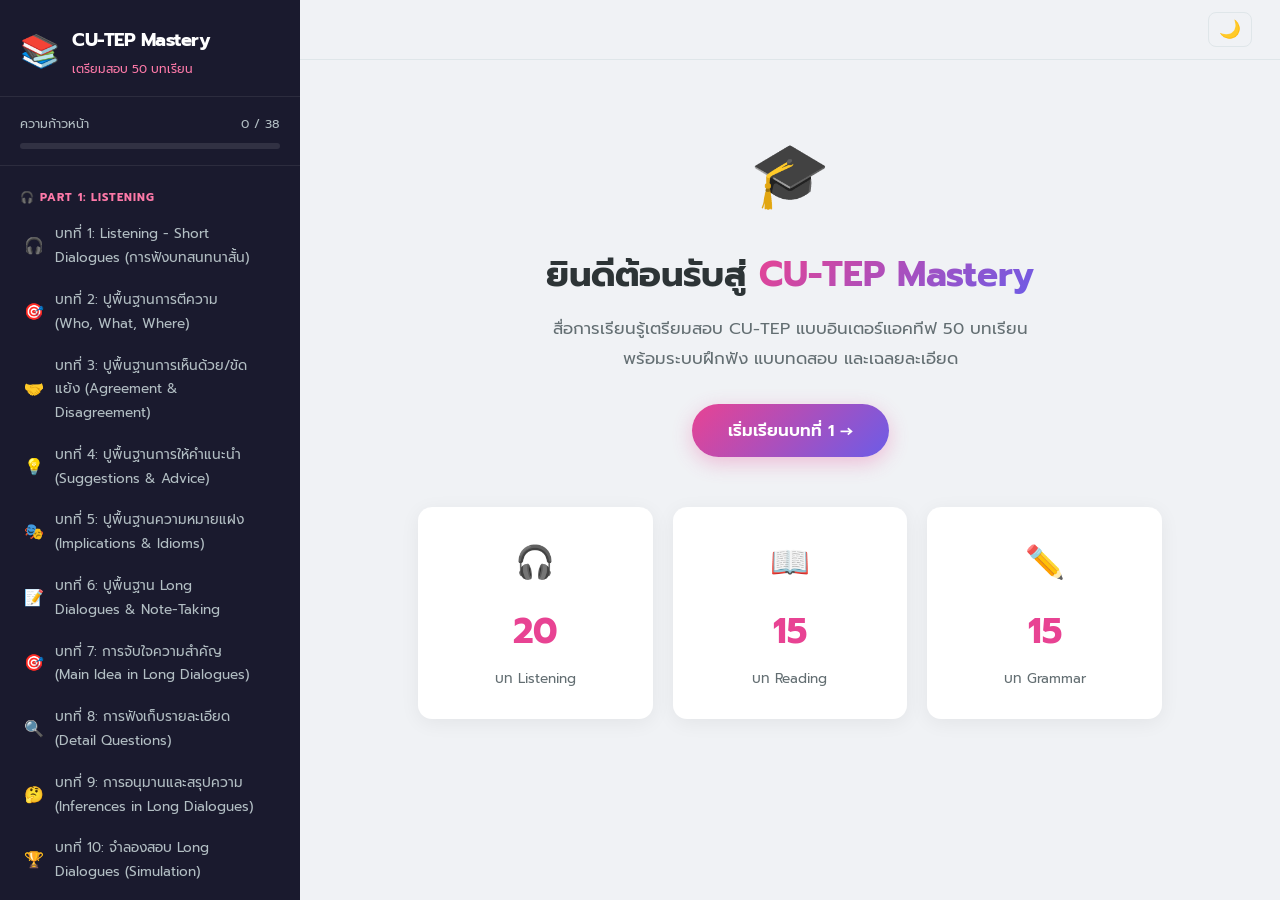
==== index.html @ b424b38f "Initial commit: CU-TEP E-Learning Platform (35 Lessons + Flashcards + Games)" ====
<!DOCTYPE html>
<html lang="th">
<head>
    <meta charset="UTF-8">
    <meta name="viewport" content="width=device-width, initial-scale=1.0">
    <title>CU-TEP Mastery — สื่อเตรียมสอบ 50 บทเรียน</title>
    <meta name="description" content="คู่มือเตรียมสอบ CU-TEP แบบอินเตอร์แอคทีฟ 50 บทเรียน พร้อมระบบฝึกฟัง แบบทดสอบ และเฉลยละเอียด สำหรับนักเรียน ม.ปลาย">
    <link rel="preconnect" href="https://fonts.googleapis.com">
    <link href="https://fonts.googleapis.com/css2?family=Inter:wght@300;400;500;600;700&family=Prompt:wght@300;400;500;600;700&display=swap" rel="stylesheet">
    <link rel="stylesheet" href="css/style.css">
</head>
<body>
    <!-- SIDEBAR -->
    <div id="sidebar-overlay" onclick="toggleSidebar()"></div>
    <aside id="sidebar">
        <div class="sidebar-header">
            <div class="logo">
                <span class="logo-icon">📚</span>
                <div>
                    <h2>CU-TEP Mastery</h2>
                    <p class="logo-sub">เตรียมสอบ 50 บทเรียน</p>
                </div>
            </div>
        </div>
        <div class="progress-overview">
            <div class="progress-label">
                <span>ความก้าวหน้า</span>
                <span id="progress-text">0 / 50</span>
            </div>
            <div class="progress-bar"><div id="progress-fill" class="progress-fill"></div></div>
        </div>
        <nav id="lesson-nav">
            <!-- Dynamically generated by app.js -->
        </nav>
    </aside>

    <!-- MAIN CONTENT -->
    <main id="main-content">
        <header id="top-bar">
            <button id="menu-btn" onclick="toggleSidebar()" aria-label="Toggle menu">
                <svg width="24" height="24" viewBox="0 0 24 24" fill="none" stroke="currentColor" stroke-width="2"><line x1="3" y1="6" x2="21" y2="6"/><line x1="3" y1="12" x2="21" y2="12"/><line x1="3" y1="18" x2="21" y2="18"/></svg>
            </button>
            <div id="breadcrumb"></div>
            <div class="top-actions">
                <button id="theme-btn" onclick="toggleTheme()" aria-label="Toggle dark mode" title="สลับโหมดมืด/สว่าง">🌙</button>
            </div>
        </header>

        <!-- Welcome Screen -->
        <div id="welcome-screen">
            <div class="welcome-hero">
                <div class="welcome-icon">🎓</div>
                <h1>ยินดีต้อนรับสู่ <span class="gradient-text">CU-TEP Mastery</span></h1>
                <p class="welcome-desc">สื่อการเรียนรู้เตรียมสอบ CU-TEP แบบอินเตอร์แอคทีฟ 50 บทเรียน<br>พร้อมระบบฝึกฟัง แบบทดสอบ และเฉลยละเอียด</p>
                <button class="btn-primary" onclick="loadLesson(1)">เริ่มเรียนบทที่ 1 →</button>
            </div>
            <div class="welcome-stats">
                <div class="stat-card">
                    <div class="stat-icon">🎧</div>
                    <div class="stat-number">20</div>
                    <div class="stat-label">บท Listening</div>
                </div>
                <div class="stat-card">
                    <div class="stat-icon">📖</div>
                    <div class="stat-number">15</div>
                    <div class="stat-label">บท Reading</div>
                </div>
                <div class="stat-card">
                    <div class="stat-icon">✏️</div>
                    <div class="stat-number">15</div>
                    <div class="stat-label">บท Grammar</div>
                </div>
            </div>
        </div>

        <!-- Lesson Content (dynamically rendered) -->
        <div id="lesson-view" style="display:none;">
            <div id="lesson-header-card" class="content-card lesson-header-card">
                <div class="lesson-badge" id="lesson-badge"></div>
                <h1 id="lesson-title-main"></h1>
                <p id="lesson-title-sub"></p>
            </div>
            <div id="lesson-body">
                <!-- Sections rendered here by app.js -->
            </div>
            <div class="lesson-nav-footer">
                <button id="prev-btn" class="btn-nav" onclick="prevLesson()">← บทก่อนหน้า</button>
                <button id="complete-btn" class="btn-complete" onclick="markComplete()">✅ จบบทเรียนนี้</button>
                <button id="next-btn" class="btn-nav" onclick="nextLesson()">บทถัดไป →</button>
            </div>
        </div>
    </main>

    <!-- STICKY AUDIO PLAYER BAR -->
    <div id="audio-bar" style="display:none;">
        <div class="audio-bar-inner">
            <div class="audio-info">
                <span class="audio-icon-pulse">🔊</span>
                <span id="audio-title">Track Title</span>
            </div>
            <div class="audio-controls">
                <button onclick="ttsRestart()" title="เริ่มใหม่">⏮</button>
                <button id="tts-play-btn" onclick="ttsToggle()" title="เล่น/หยุด">▶</button>
                <button onclick="ttsStop()" title="หยุด">⏹</button>
            </div>
            <div class="audio-speed">
                <label>ความเร็ว:</label>
                <select id="tts-speed" onchange="ttsChangeSpeed(this.value)">
                    <option value="0.5">0.5x ช้ามาก</option>
                    <option value="0.7">0.7x ช้า</option>
                    <option value="0.85">0.85x ค่อนข้างช้า</option>
                    <option value="1" selected>1x ปกติ</option>
                    <option value="1.2">1.2x เร็วขึ้น</option>
                    <option value="1.5">1.5x เร็ว</option>
                </select>
            </div>
            <button class="audio-close" onclick="ttsStop(); document.getElementById('audio-bar').style.display='none';" title="ปิด">✕</button>
        </div>
    </div>

    <!-- SCRIPTS -->
    <script src="js/data.js"></script>
    <script src="js/lessons/lesson01.js"></script>
    <script src="js/lessons/lesson02.js"></script>
    <script src="js/lessons/lesson03.js"></script>
    <script src="js/lessons/lesson04.js"></script>
    <script src="js/lessons/lesson05.js"></script>
    <script src="js/lessons/lesson06.js"></script>
    <script src="js/lessons/lesson07.js"></script>
    <script src="js/lessons/lesson08.js"></script>
    <script src="js/lessons/lesson09.js"></script>
    <script src="js/lessons/lesson10.js"></script>
    <script src="js/lessons/lesson11.js"></script>
    <script src="js/lessons/lesson12.js"></script>
    <script src="js/lessons/lesson13.js"></script>
    <script src="js/lessons/lesson14.js"></script>
    <script src="js/lessons/lesson15.js"></script>
    <script src="js/lessons/lesson16.js"></script>
    <script src="js/lessons/lesson17.js"></script>
    <script src="js/lessons/lesson18.js"></script>
    <script src="js/lessons/lesson19.js"></script>
    <script src="js/lessons/lesson20.js"></script>
    <script src="js/lessons/lesson21.js"></script>
    <script src="js/lessons/lesson22.js"></script>
    <script src="js/lessons/lesson23.js"></script>
    <script src="js/lessons/lesson24.js"></script>
    <script src="js/lessons/lesson25.js"></script>
    <script src="js/lessons/lesson26.js"></script>
    <script src="js/lessons/lesson27.js"></script>
    <script src="js/lessons/lesson28.js"></script>
    <script src="js/lessons/lesson29.js"></script>
    <script src="js/lessons/lesson30.js"></script>
    <script src="js/lessons/lesson31.js"></script>
    <script src="js/lessons/lesson32.js"></script>
    <script src="js/lessons/lesson33.js"></script>
    <script src="js/lessons/lesson34.js"></script>
    <script src="js/lessons/lesson35.js"></script>
    <script src="js/lessons/lesson97.js"></script>
    <script src="js/lessons/lesson98.js"></script>
    <script src="js/lessons/lesson99.js"></script>
    <script src="js/app.js"></script>
</body>
</html>
---- css/style.css ----
/* ========================================
   CU-TEP Mastery — Premium Stylesheet
   ======================================== */

/* --- CSS Variables / Design Tokens --- */
:root {
    --primary: #e84393;
    --primary-light: #fd79a8;
    --primary-dark: #c0392b;
    --accent: #6c5ce7;
    --accent-light: #a29bfe;
    --gold: #fdcb6e;
    --success: #00b894;
    --danger: #d63031;
    --warning: #e17055;

    --bg: #f0f2f5;
    --bg-card: #ffffff;
    --bg-sidebar: #1a1a2e;
    --bg-sidebar-hover: #16213e;
    --text: #2d3436;
    --text-light: #636e72;
    --text-sidebar: #b2bec3;
    --text-sidebar-active: #ffffff;
    --border: #dfe6e9;
    --shadow: 0 4px 20px rgba(0,0,0,0.06);
    --shadow-lg: 0 10px 40px rgba(0,0,0,0.1);

    --sidebar-width: 300px;
    --topbar-height: 60px;
    --audio-height: 56px;
    --radius: 14px;
    --radius-sm: 8px;
    --transition: 0.3s cubic-bezier(0.4, 0, 0.2, 1);

    --font-th: 'Prompt', sans-serif;
    --font-en: 'Inter', sans-serif;
}

/* Dark Mode */
[data-theme="dark"] {
    --bg: #0f0f1a;
    --bg-card: #1a1a2e;
    --bg-sidebar: #0a0a15;
    --bg-sidebar-hover: #16213e;
    --text: #dfe6e9;
    --text-light: #b2bec3;
    --border: #2d3436;
    --shadow: 0 4px 20px rgba(0,0,0,0.3);
    --shadow-lg: 0 10px 40px rgba(0,0,0,0.4);
}

/* Game elements — ensure readability in both modes */
.vocab-choice-btn {
    color: var(--text) !important;
}
#vg-score, #vg-result-info, #vocab-game-container {
    color: var(--text);
}
[data-theme="dark"] .vocab-choice-btn {
    color: #ffffff !important;
}
[data-theme="dark"] #vg-score,
[data-theme="dark"] #vg-result-info,
[data-theme="dark"] #vocab-game-container {
    color: #ffffff;
}

/* --- Reset & Base --- */
*, *::before, *::after {
    box-sizing: border-box;
    margin: 0;
    padding: 0;
}

html {
    scroll-behavior: smooth;
}

body {
    font-family: var(--font-th);
    background: var(--bg);
    color: var(--text);
    line-height: 1.75;
    min-height: 100vh;
    overflow-x: hidden;
    transition: background var(--transition), color var(--transition);
}

/* --- Scrollbar --- */
::-webkit-scrollbar { width: 6px; }
::-webkit-scrollbar-track { background: transparent; }
::-webkit-scrollbar-thumb { background: var(--primary-light); border-radius: 3px; }

/* --- Sidebar --- */
#sidebar {
    position: fixed;
    top: 0;
    left: 0;
    width: var(--sidebar-width);
    height: 100vh;
    background: var(--bg-sidebar);
    color: var(--text-sidebar);
    display: flex;
    flex-direction: column;
    z-index: 1000;
    transition: transform var(--transition);
    overflow: hidden;
}

#sidebar-overlay {
    display: none;
    position: fixed;
    inset: 0;
    background: rgba(0,0,0,0.5);
    z-index: 999;
}

.sidebar-header {
    padding: 24px 20px 16px;
    border-bottom: 1px solid rgba(255,255,255,0.08);
}

.logo {
    display: flex;
    align-items: center;
    gap: 12px;
}

.logo-icon {
    font-size: 2rem;
}

.logo h2 {
    font-size: 1.15rem;
    color: #fff;
    font-weight: 700;
    letter-spacing: -0.5px;
}

.logo-sub {
    font-size: 0.75rem;
    color: var(--primary-light);
    margin-top: 2px;
}

/* Progress */
.progress-overview {
    padding: 16px 20px;
    border-bottom: 1px solid rgba(255,255,255,0.08);
}

.progress-label {
    display: flex;
    justify-content: space-between;
    font-size: 0.78rem;
    margin-bottom: 8px;
    color: var(--text-sidebar);
}

.progress-bar {
    height: 6px;
    background: rgba(255,255,255,0.1);
    border-radius: 3px;
    overflow: hidden;
}

.progress-fill {
    height: 100%;
    width: 0%;
    background: linear-gradient(90deg, var(--primary), var(--accent));
    border-radius: 3px;
    transition: width 0.5s ease;
}

/* Nav */
#lesson-nav {
    flex: 1;
    overflow-y: auto;
    padding: 12px 0;
}

.nav-part-group {
    padding: 10px 20px 6px;
    font-size: 0.7rem;
    font-weight: 700;
    text-transform: uppercase;
    letter-spacing: 1px;
    color: var(--primary-light);
}

.nav-item {
    display: flex;
    align-items: center;
    gap: 10px;
    padding: 9px 20px;
    font-size: 0.85rem;
    color: var(--text-sidebar);
    cursor: pointer;
    transition: all var(--transition);
    border-left: 3px solid transparent;
    text-decoration: none;
}

.nav-item:hover {
    background: var(--bg-sidebar-hover);
    color: #fff;
}

.nav-item.active {
    background: var(--bg-sidebar-hover);
    color: var(--primary-light);
    border-left-color: var(--primary);
}

.nav-item.completed {
    color: var(--success);
}

.nav-item .nav-icon {
    font-size: 1rem;
    width: 22px;
    text-align: center;
    flex-shrink: 0;
}

.nav-item .nav-check {
    margin-left: auto;
    font-size: 0.8rem;
    opacity: 0;
    transition: opacity var(--transition);
}

.nav-item.completed .nav-check {
    opacity: 1;
}

/* --- Main Content --- */
#main-content {
    margin-left: var(--sidebar-width);
    min-height: 100vh;
    transition: margin-left var(--transition);
}

#top-bar {
    position: sticky;
    top: 0;
    height: var(--topbar-height);
    background: var(--bg);
    border-bottom: 1px solid var(--border);
    display: flex;
    align-items: center;
    padding: 0 28px;
    gap: 16px;
    z-index: 100;
    backdrop-filter: blur(10px);
    transition: background var(--transition);
}

#menu-btn {
    display: none;
    background: none;
    border: none;
    color: var(--text);
    cursor: pointer;
    padding: 6px;
    border-radius: var(--radius-sm);
    transition: background var(--transition);
}

#menu-btn:hover {
    background: var(--border);
}

#breadcrumb {
    font-size: 0.85rem;
    color: var(--text-light);
    flex: 1;
}

#breadcrumb strong {
    color: var(--text);
}

.top-actions {
    display: flex;
    gap: 8px;
}

#theme-btn {
    background: none;
    border: 1px solid var(--border);
    font-size: 1.1rem;
    padding: 6px 10px;
    border-radius: var(--radius-sm);
    cursor: pointer;
    transition: all var(--transition);
}

#theme-btn:hover {
    background: var(--border);
}

/* --- Welcome Screen --- */
#welcome-screen {
    max-width: 800px;
    margin: 0 auto;
    padding: 60px 28px;
    text-align: center;
}

.welcome-hero {
    margin-bottom: 50px;
}

.welcome-icon {
    font-size: 4rem;
    margin-bottom: 20px;
    animation: float 3s ease-in-out infinite;
}

@keyframes float {
    0%, 100% { transform: translateY(0); }
    50% { transform: translateY(-12px); }
}

.welcome-hero h1 {
    font-size: 2.2rem;
    font-weight: 700;
    margin-bottom: 16px;
    line-height: 1.3;
}

.gradient-text {
    background: linear-gradient(135deg, var(--primary), var(--accent));
    -webkit-background-clip: text;
    -webkit-text-fill-color: transparent;
    background-clip: text;
}

.welcome-desc {
    font-size: 1.05rem;
    color: var(--text-light);
    margin-bottom: 30px;
    line-height: 1.8;
}

.btn-primary {
    display: inline-block;
    background: linear-gradient(135deg, var(--primary), var(--accent));
    color: #fff;
    border: none;
    padding: 14px 36px;
    border-radius: 50px;
    font-family: var(--font-th);
    font-size: 1.05rem;
    font-weight: 600;
    cursor: pointer;
    transition: all var(--transition);
    box-shadow: 0 6px 20px rgba(232, 67, 147, 0.3);
}

.btn-primary:hover {
    transform: translateY(-2px);
    box-shadow: 0 8px 30px rgba(232, 67, 147, 0.45);
}

.welcome-stats {
    display: grid;
    grid-template-columns: repeat(3, 1fr);
    gap: 20px;
}

.stat-card {
    background: var(--bg-card);
    border-radius: var(--radius);
    padding: 28px 20px;
    box-shadow: var(--shadow);
    transition: transform var(--transition), box-shadow var(--transition);
}

.stat-card:hover {
    transform: translateY(-4px);
    box-shadow: var(--shadow-lg);
}

.stat-icon { font-size: 2rem; margin-bottom: 10px; }
.stat-number { font-size: 2.2rem; font-weight: 700; color: var(--primary); }
.stat-label { font-size: 0.85rem; color: var(--text-light); margin-top: 4px; }

/* --- Lesson View --- */
#lesson-view {
    max-width: 850px;
    margin: 0 auto;
    padding: 28px;
    padding-bottom: 100px;
}

.content-card {
    background: var(--bg-card);
    border-radius: var(--radius);
    padding: 32px;
    margin-bottom: 24px;
    box-shadow: var(--shadow);
    transition: background var(--transition);
    animation: fadeInUp 0.4s ease forwards;
}

@keyframes fadeInUp {
    from { opacity: 0; transform: translateY(16px); }
    to { opacity: 1; transform: translateY(0); }
}

.lesson-header-card {
    text-align: center;
    padding: 40px 32px;
    background: linear-gradient(135deg, var(--bg-card), var(--bg-card));
    border-top: 4px solid;
    border-image: linear-gradient(90deg, var(--primary), var(--accent)) 1;
}

.lesson-badge {
    display: inline-block;
    background: linear-gradient(135deg, var(--primary), var(--accent));
    color: #fff;
    padding: 4px 16px;
    border-radius: 50px;
    font-size: 0.78rem;
    font-weight: 600;
    margin-bottom: 14px;
    letter-spacing: 0.5px;
}

#lesson-title-main {
    font-size: 1.6rem;
    font-weight: 700;
    margin-bottom: 8px;
    line-height: 1.4;
}

#lesson-title-sub {
    font-size: 1rem;
    color: var(--text-light);
    font-family: var(--font-en);
}

/* --- Section Styles --- */
.section-card {
    animation-delay: calc(var(--i, 0) * 0.1s);
}

.section-title {
    display: flex;
    align-items: center;
    gap: 10px;
    font-size: 1.2rem;
    font-weight: 700;
    margin-bottom: 18px;
    color: var(--primary);
    border-bottom: 2px solid var(--border);
    padding-bottom: 10px;
}

.section-title .sec-icon {
    font-size: 1.3rem;
}

/* Bilingual text */
.bi-text {
    margin-bottom: 18px;
    line-height: 1.85;
}

.bi-text .th {
    font-size: 1rem;
    margin-bottom: 6px;
}

.bi-text .en {
    font-size: 0.92rem;
    color: var(--text-light);
    font-family: var(--font-en);
    font-style: italic;
    padding-left: 12px;
    border-left: 3px solid var(--border);
}

/* Vocabulary */
.vocab-grid {
    display: grid;
    grid-template-columns: repeat(auto-fill, minmax(250px, 1fr));
    gap: 12px;
    margin-top: 12px;
}

.vocab-item {
    background: var(--bg);
    border-radius: var(--radius-sm);
    padding: 14px 16px;
    border-left: 3px solid var(--accent);
    transition: transform var(--transition);
}

.vocab-item:hover {
    transform: translateX(4px);
}

.vocab-word {
    font-family: var(--font-en);
    font-weight: 700;
    font-size: 1rem;
    color: var(--accent);
}

.vocab-pron {
    font-size: 0.78rem;
    color: var(--text-light);
    font-family: var(--font-en);
}

.vocab-mean {
    font-size: 0.88rem;
    margin-top: 4px;
}

.vocab-ex {
    font-size: 0.82rem;
    color: var(--text-light);
    font-style: italic;
    font-family: var(--font-en);
    margin-top: 4px;
}

/* Dialogue */
.dialogue-box {
    background: var(--bg);
    border-radius: var(--radius);
    padding: 24px;
    margin: 16px 0;
}

.dialogue-line {
    display: flex;
    gap: 12px;
    margin-bottom: 14px;
    align-items: flex-start;
}

.dialogue-speaker {
    background: var(--primary);
    color: #fff;
    min-width: 36px;
    height: 36px;
    border-radius: 50%;
    display: flex;
    align-items: center;
    justify-content: center;
    font-weight: 700;
    font-size: 0.85rem;
    flex-shrink: 0;
}

.dialogue-speaker.b {
    background: var(--accent);
}

.dialogue-content {
    flex: 1;
}

.dialogue-en {
    font-family: var(--font-en);
    font-size: 0.95rem;
    font-weight: 500;
}

.dialogue-th {
    font-size: 0.82rem;
    color: var(--text-light);
    margin-top: 2px;
}

/* Audio play button inline */
.listen-btn {
    display: inline-flex;
    align-items: center;
    gap: 8px;
    background: linear-gradient(135deg, var(--primary), var(--primary-dark));
    color: #fff;
    border: none;
    padding: 10px 22px;
    border-radius: 50px;
    font-family: var(--font-th);
    font-size: 0.9rem;
    font-weight: 600;
    cursor: pointer;
    transition: all var(--transition);
    margin: 12px 0;
}

.listen-btn:hover {
    transform: scale(1.03);
    box-shadow: 0 4px 15px rgba(232, 67, 147, 0.35);
}

/* Transcript Toggle */
.transcript-toggle {
    background: none;
    border: 1px dashed var(--border);
    color: var(--text-light);
    padding: 8px 18px;
    border-radius: var(--radius-sm);
    font-family: var(--font-th);
    font-size: 0.85rem;
    cursor: pointer;
    margin: 10px 0;
    transition: all var(--transition);
}

.transcript-toggle:hover {
    border-color: var(--primary);
    color: var(--primary);
}

.transcript-hidden {
    display: none;
}

/* Reading Passage */
.passage-box {
    background: var(--bg);
    border-radius: var(--radius);
    padding: 28px;
    margin: 16px 0;
    font-family: var(--font-en);
    font-size: 0.95rem;
    line-height: 1.9;
    color: var(--text);
    border-left: 4px solid var(--accent);
}

.passage-box p {
    margin-bottom: 14px;
    text-indent: 2em;
}

/* Tips */
.tip-box {
    background: linear-gradient(135deg, #ffecd2, #fcb69f20);
    border-radius: var(--radius-sm);
    padding: 18px 20px;
    margin: 12px 0;
    border-left: 4px solid var(--warning);
    font-size: 0.92rem;
}

[data-theme="dark"] .tip-box {
    background: rgba(225, 112, 85, 0.1);
}

.tip-box strong {
    color: var(--warning);
}

/* Grammar Rules */
.rule-box {
    background: var(--bg);
    border-radius: var(--radius);
    padding: 20px 24px;
    margin: 12px 0;
    border-left: 4px solid var(--accent);
}

.rule-formula {
    font-family: var(--font-en);
    font-size: 1.05rem;
    font-weight: 700;
    color: var(--accent);
    background: rgba(108, 92, 231, 0.08);
    padding: 10px 16px;
    border-radius: var(--radius-sm);
    margin: 10px 0;
    text-align: center;
}

.example-correct {
    color: var(--success);
    font-family: var(--font-en);
}

.example-incorrect {
    color: var(--danger);
    text-decoration: line-through;
    font-family: var(--font-en);
}

/* --- Quiz Section --- */
.quiz-card {
    background: var(--bg-card);
    border: 1px solid var(--border);
    border-radius: var(--radius);
    padding: 24px;
    margin-bottom: 16px;
    transition: border-color var(--transition);
}

.quiz-question {
    font-size: 1rem;
    font-weight: 600;
    margin-bottom: 6px;
}

.quiz-question-th {
    font-size: 0.88rem;
    color: var(--text-light);
    margin-bottom: 14px;
}

.quiz-choices {
    display: flex;
    flex-direction: column;
    gap: 8px;
}

.quiz-choice {
    display: flex;
    align-items: center;
    gap: 10px;
    padding: 12px 16px;
    border: 2px solid var(--border);
    border-radius: var(--radius-sm);
    cursor: pointer;
    font-family: var(--font-en);
    font-size: 0.92rem;
    transition: all var(--transition);
    background: var(--bg-card);
}

.quiz-choice:hover {
    border-color: var(--primary-light);
    background: rgba(232, 67, 147, 0.04);
}

.quiz-choice.selected {
    border-color: var(--primary);
    background: rgba(232, 67, 147, 0.08);
}

.quiz-choice.correct {
    border-color: var(--success);
    background: rgba(0, 184, 148, 0.08);
}

.quiz-choice.incorrect {
    border-color: var(--danger);
    background: rgba(214, 48, 49, 0.08);
}

.quiz-choice .choice-letter {
    width: 28px;
    height: 28px;
    border-radius: 50%;
    background: var(--bg);
    display: flex;
    align-items: center;
    justify-content: center;
    font-weight: 700;
    font-size: 0.82rem;
    flex-shrink: 0;
}

.quiz-check-btn {
    background: var(--primary);
    color: #fff;
    border: none;
    padding: 10px 28px;
    border-radius: 50px;
    font-family: var(--font-th);
    font-size: 0.9rem;
    font-weight: 600;
    cursor: pointer;
    margin-top: 14px;
    transition: all var(--transition);
}

.quiz-check-btn:hover {
    background: var(--primary-dark);
}

.quiz-check-btn:disabled {
    opacity: 0.4;
    cursor: not-allowed;
}

.quiz-explanation {
    display: none;
    margin-top: 14px;
    padding: 16px 20px;
    background: var(--bg);
    border-radius: var(--radius-sm);
    font-size: 0.9rem;
    border-left: 4px solid var(--success);
    line-height: 1.8;
}

.quiz-explanation.show {
    display: block;
    animation: fadeInUp 0.3s ease;
}

.quiz-score {
    text-align: center;
    padding: 20px;
    background: linear-gradient(135deg, rgba(232,67,147,0.05), rgba(108,92,231,0.05));
    border-radius: var(--radius);
    margin-top: 16px;
    font-size: 1.1rem;
    font-weight: 600;
}

/* --- Lesson Nav Footer --- */
.lesson-nav-footer {
    display: flex;
    justify-content: space-between;
    align-items: center;
    gap: 12px;
    margin-top: 30px;
    padding-top: 20px;
    border-top: 1px solid var(--border);
}

.btn-nav {
    background: var(--bg-card);
    color: var(--text);
    border: 1px solid var(--border);
    padding: 10px 22px;
    border-radius: var(--radius-sm);
    font-family: var(--font-th);
    font-size: 0.9rem;
    cursor: pointer;
    transition: all var(--transition);
}

.btn-nav:hover {
    border-color: var(--primary);
    color: var(--primary);
}

.btn-nav:disabled {
    opacity: 0.3;
    cursor: not-allowed;
}

.btn-complete {
    background: linear-gradient(135deg, var(--success), #00cec9);
    color: #fff;
    border: none;
    padding: 10px 28px;
    border-radius: 50px;
    font-family: var(--font-th);
    font-size: 0.9rem;
    font-weight: 600;
    cursor: pointer;
    transition: all var(--transition);
}

.btn-complete:hover {
    transform: scale(1.03);
    box-shadow: 0 4px 15px rgba(0,184,148,0.35);
}

.btn-complete.done {
    background: var(--text-light);
    cursor: default;
}

/* --- Audio Bar --- */
#audio-bar {
    position: fixed;
    bottom: 0;
    left: var(--sidebar-width);
    right: 0;
    height: var(--audio-height);
    background: var(--bg-sidebar);
    color: #fff;
    z-index: 500;
    transition: left var(--transition);
}

.audio-bar-inner {
    max-width: 900px;
    margin: 0 auto;
    height: 100%;
    display: flex;
    align-items: center;
    padding: 0 20px;
    gap: 16px;
}

.audio-info {
    display: flex;
    align-items: center;
    gap: 10px;
    flex: 1;
    min-width: 0;
}

.audio-icon-pulse {
    animation: pulse 1.5s ease-in-out infinite;
}

@keyframes pulse {
    0%, 100% { opacity: 1; }
    50% { opacity: 0.5; }
}

#audio-title {
    font-size: 0.85rem;
    white-space: nowrap;
    overflow: hidden;
    text-overflow: ellipsis;
}

.audio-controls {
    display: flex;
    gap: 4px;
}

.audio-controls button {
    background: rgba(255,255,255,0.1);
    border: none;
    color: #fff;
    width: 36px;
    height: 36px;
    border-radius: 50%;
    cursor: pointer;
    font-size: 1rem;
    transition: background var(--transition);
}

.audio-controls button:hover {
    background: var(--primary);
}

.audio-speed {
    display: flex;
    align-items: center;
    gap: 6px;
    font-size: 0.8rem;
}

.audio-speed label {
    white-space: nowrap;
}

.audio-speed select {
    background: rgba(255,255,255,0.1);
    color: #fff;
    border: 1px solid rgba(255,255,255,0.2);
    padding: 4px 8px;
    border-radius: 4px;
    font-family: var(--font-th);
    font-size: 0.8rem;
}

.audio-speed select option {
    color: #000;
    background: #fff;
}

.audio-close {
    background: none;
    border: none;
    color: rgba(255,255,255,0.6);
    font-size: 1.2rem;
    cursor: pointer;
    padding: 6px;
    transition: color var(--transition);
}

.audio-close:hover {
    color: #fff;
}

/* --- Responsive --- */
@media (max-width: 900px) {
    #sidebar {
        transform: translateX(-100%);
    }
    #sidebar.open {
        transform: translateX(0);
    }
    #sidebar.open ~ #sidebar-overlay {
        display: block;
    }
    #main-content {
        margin-left: 0;
    }
    #audio-bar {
        left: 0;
    }
    #menu-btn {
        display: flex;
    }
    .welcome-stats {
        grid-template-columns: 1fr;
    }
    .welcome-hero h1 {
        font-size: 1.6rem;
    }
    #lesson-view {
        padding: 16px;
    }
    .content-card {
        padding: 22px;
    }
    .vocab-grid {
        grid-template-columns: 1fr;
    }
    .lesson-nav-footer {
        flex-direction: column;
    }
}
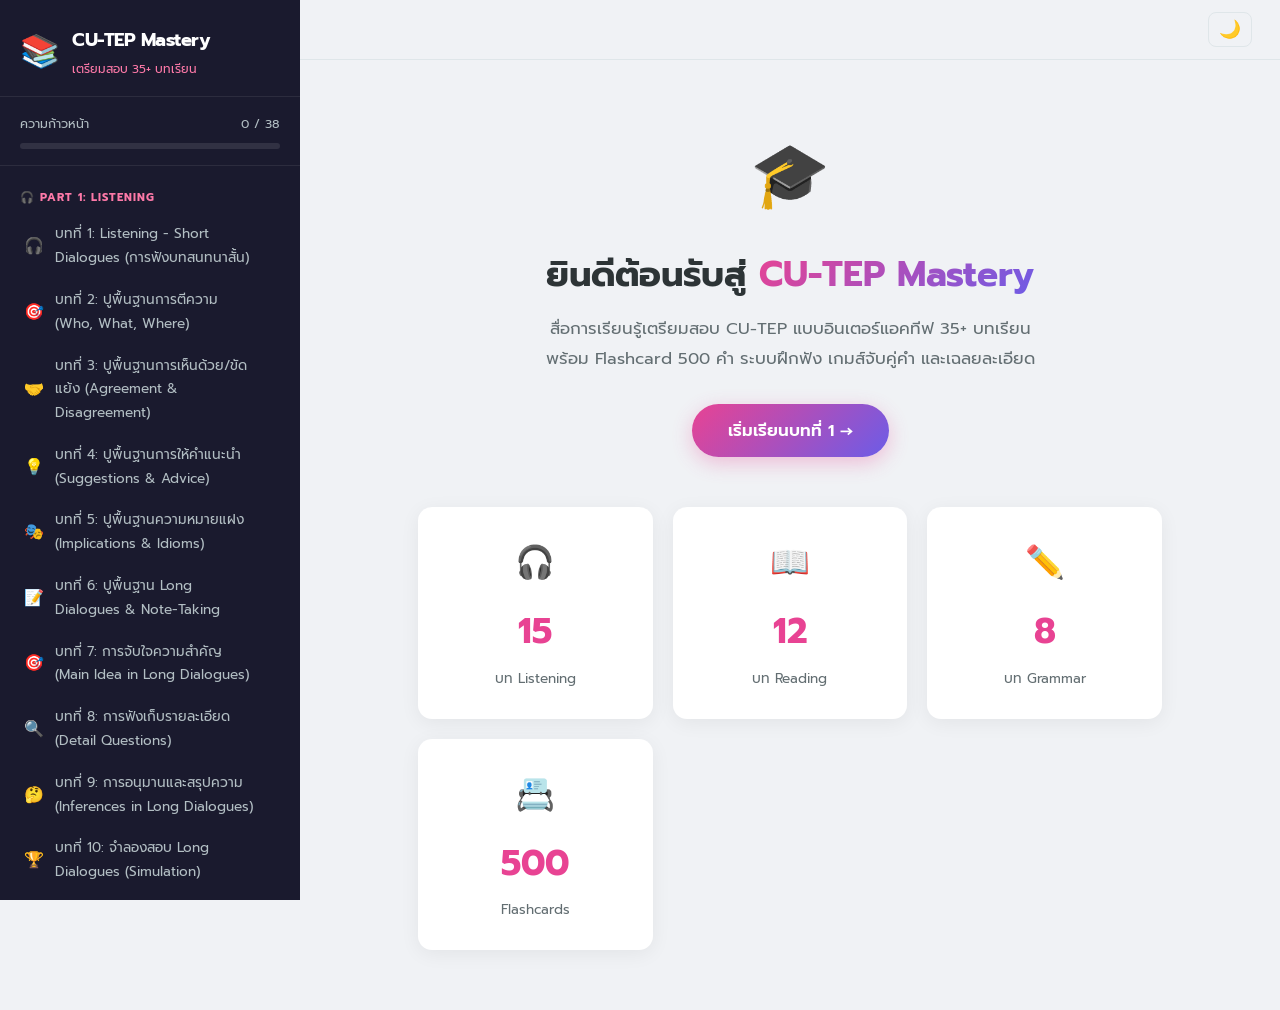
==== commit 527e351a: "Fix homepage stats: update lesson counts and add Flashcard stat card" ====
--- a/index.html
+++ b/index.html
@@ -3,8 +3,8 @@
 <head>
     <meta charset="UTF-8">
     <meta name="viewport" content="width=device-width, initial-scale=1.0">
-    <title>CU-TEP Mastery — สื่อเตรียมสอบ 50 บทเรียน</title>
-    <meta name="description" content="คู่มือเตรียมสอบ CU-TEP แบบอินเตอร์แอคทีฟ 50 บทเรียน พร้อมระบบฝึกฟัง แบบทดสอบ และเฉลยละเอียด สำหรับนักเรียน ม.ปลาย">
+    <title>CU-TEP Mastery — สื่อเตรียมสอบ 35+ บทเรียน</title>
+    <meta name="description" content="คู่มือเตรียมสอบ CU-TEP แบบอินเตอร์แอคทีฟ 35+ บทเรียน พร้อมระบบฝึกฟัง Flashcard 500 คำ แบบทดสอบ และเฉลยละเอียด">
     <link rel="preconnect" href="https://fonts.googleapis.com">
     <link href="https://fonts.googleapis.com/css2?family=Inter:wght@300;400;500;600;700&family=Prompt:wght@300;400;500;600;700&display=swap" rel="stylesheet">
     <link rel="stylesheet" href="css/style.css">
@@ -18,14 +18,14 @@
                 <span class="logo-icon">📚</span>
                 <div>
                     <h2>CU-TEP Mastery</h2>
-                    <p class="logo-sub">เตรียมสอบ 50 บทเรียน</p>
+                    <p class="logo-sub">เตรียมสอบ 35+ บทเรียน</p>
                 </div>
             </div>
         </div>
         <div class="progress-overview">
             <div class="progress-label">
                 <span>ความก้าวหน้า</span>
-                <span id="progress-text">0 / 50</span>
+                <span id="progress-text">0 / 38</span>
             </div>
             <div class="progress-bar"><div id="progress-fill" class="progress-fill"></div></div>
         </div>
@@ -51,24 +51,29 @@
             <div class="welcome-hero">
                 <div class="welcome-icon">🎓</div>
                 <h1>ยินดีต้อนรับสู่ <span class="gradient-text">CU-TEP Mastery</span></h1>
-                <p class="welcome-desc">สื่อการเรียนรู้เตรียมสอบ CU-TEP แบบอินเตอร์แอคทีฟ 50 บทเรียน<br>พร้อมระบบฝึกฟัง แบบทดสอบ และเฉลยละเอียด</p>
+                <p class="welcome-desc">สื่อการเรียนรู้เตรียมสอบ CU-TEP แบบอินเตอร์แอคทีฟ 35+ บทเรียน<br>พร้อม Flashcard 500 คำ ระบบฝึกฟัง เกมส์จับคู่คำ และเฉลยละเอียด</p>
                 <button class="btn-primary" onclick="loadLesson(1)">เริ่มเรียนบทที่ 1 →</button>
             </div>
             <div class="welcome-stats">
                 <div class="stat-card">
                     <div class="stat-icon">🎧</div>
-                    <div class="stat-number">20</div>
+                    <div class="stat-number">15</div>
                     <div class="stat-label">บท Listening</div>
                 </div>
                 <div class="stat-card">
                     <div class="stat-icon">📖</div>
-                    <div class="stat-number">15</div>
+                    <div class="stat-number">12</div>
                     <div class="stat-label">บท Reading</div>
                 </div>
                 <div class="stat-card">
                     <div class="stat-icon">✏️</div>
-                    <div class="stat-number">15</div>
+                    <div class="stat-number">8</div>
                     <div class="stat-label">บท Grammar</div>
+                </div>
+                <div class="stat-card">
+                    <div class="stat-icon">📇</div>
+                    <div class="stat-number">500</div>
+                    <div class="stat-label">Flashcards</div>
                 </div>
             </div>
         </div>
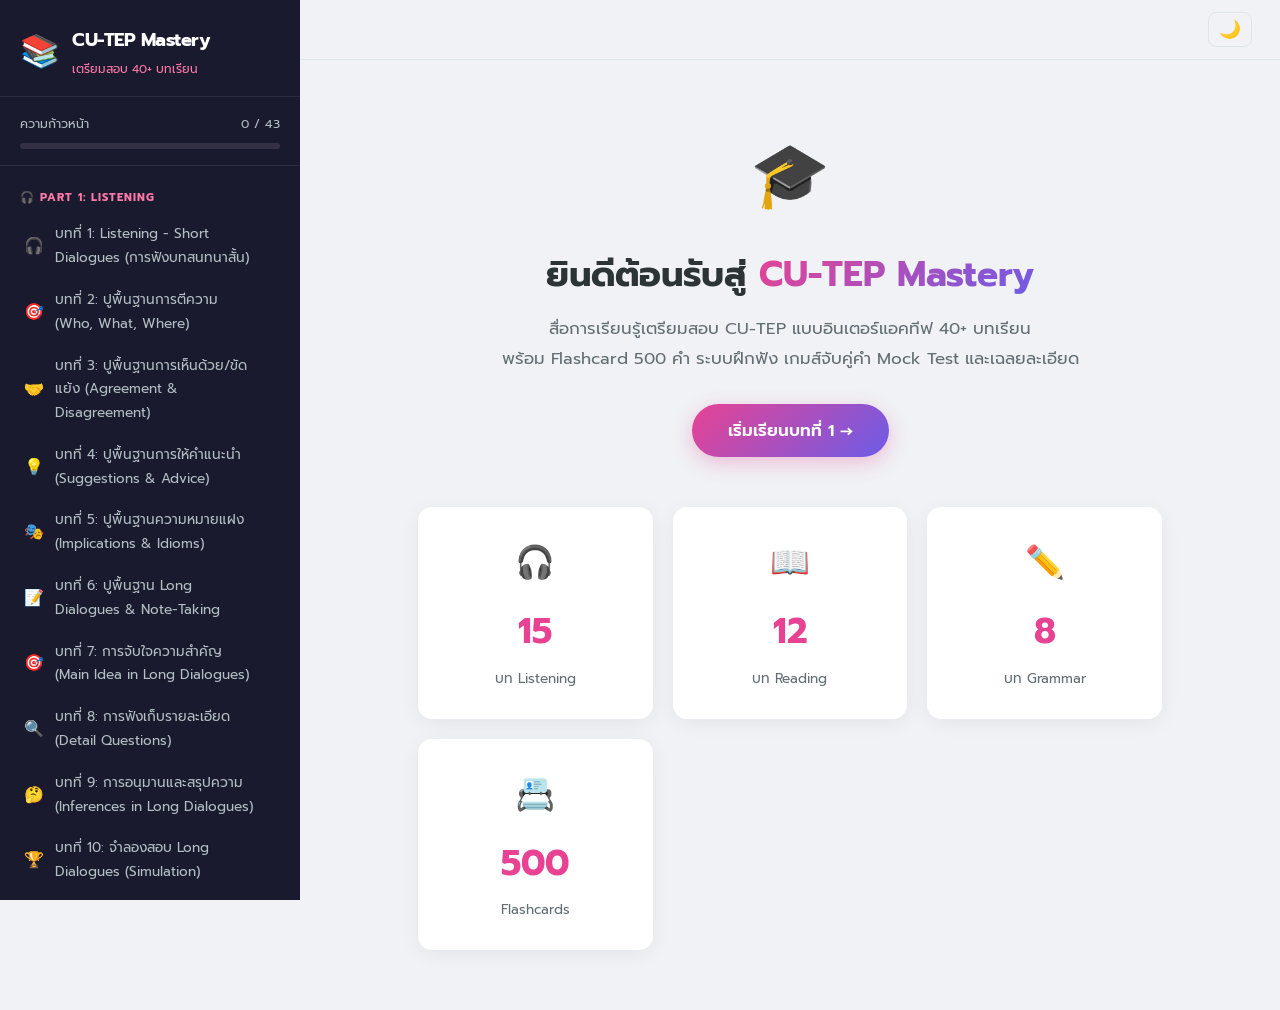
==== commit 435b9999: "Add lessons 36-40: Environment Reading, Sentence Completion, Vocab in Context, Mixed Review, Full Mo" ====
--- a/index.html
+++ b/index.html
@@ -3,8 +3,8 @@
 <head>
     <meta charset="UTF-8">
     <meta name="viewport" content="width=device-width, initial-scale=1.0">
-    <title>CU-TEP Mastery — สื่อเตรียมสอบ 35+ บทเรียน</title>
-    <meta name="description" content="คู่มือเตรียมสอบ CU-TEP แบบอินเตอร์แอคทีฟ 35+ บทเรียน พร้อมระบบฝึกฟัง Flashcard 500 คำ แบบทดสอบ และเฉลยละเอียด">
+    <title>CU-TEP Mastery — สื่อเตรียมสอบ 40+ บทเรียน</title>
+    <meta name="description" content="คู่มือเตรียมสอบ CU-TEP แบบอินเตอร์แอคทีฟ 40+ บทเรียน พร้อมระบบฝึกฟัง Flashcard 500 คำ แบบทดสอบ และเฉลยละเอียด">
     <link rel="preconnect" href="https://fonts.googleapis.com">
     <link href="https://fonts.googleapis.com/css2?family=Inter:wght@300;400;500;600;700&family=Prompt:wght@300;400;500;600;700&display=swap" rel="stylesheet">
     <link rel="stylesheet" href="css/style.css">
@@ -18,14 +18,14 @@
                 <span class="logo-icon">📚</span>
                 <div>
                     <h2>CU-TEP Mastery</h2>
-                    <p class="logo-sub">เตรียมสอบ 35+ บทเรียน</p>
+                    <p class="logo-sub">เตรียมสอบ 40+ บทเรียน</p>
                 </div>
             </div>
         </div>
         <div class="progress-overview">
             <div class="progress-label">
                 <span>ความก้าวหน้า</span>
-                <span id="progress-text">0 / 38</span>
+                <span id="progress-text">0 / 43</span>
             </div>
             <div class="progress-bar"><div id="progress-fill" class="progress-fill"></div></div>
         </div>
@@ -51,7 +51,7 @@
             <div class="welcome-hero">
                 <div class="welcome-icon">🎓</div>
                 <h1>ยินดีต้อนรับสู่ <span class="gradient-text">CU-TEP Mastery</span></h1>
-                <p class="welcome-desc">สื่อการเรียนรู้เตรียมสอบ CU-TEP แบบอินเตอร์แอคทีฟ 35+ บทเรียน<br>พร้อม Flashcard 500 คำ ระบบฝึกฟัง เกมส์จับคู่คำ และเฉลยละเอียด</p>
+                <p class="welcome-desc">สื่อการเรียนรู้เตรียมสอบ CU-TEP แบบอินเตอร์แอคทีฟ 40+ บทเรียน<br>พร้อม Flashcard 500 คำ ระบบฝึกฟัง เกมส์จับคู่คำ Mock Test และเฉลยละเอียด</p>
                 <button class="btn-primary" onclick="loadLesson(1)">เริ่มเรียนบทที่ 1 →</button>
             </div>
             <div class="welcome-stats">
@@ -160,6 +160,11 @@
     <script src="js/lessons/lesson33.js"></script>
     <script src="js/lessons/lesson34.js"></script>
     <script src="js/lessons/lesson35.js"></script>
+    <script src="js/lessons/lesson36.js"></script>
+    <script src="js/lessons/lesson37.js"></script>
+    <script src="js/lessons/lesson38.js"></script>
+    <script src="js/lessons/lesson39.js"></script>
+    <script src="js/lessons/lesson40.js"></script>
     <script src="js/lessons/lesson97.js"></script>
     <script src="js/lessons/lesson98.js"></script>
     <script src="js/lessons/lesson99.js"></script>
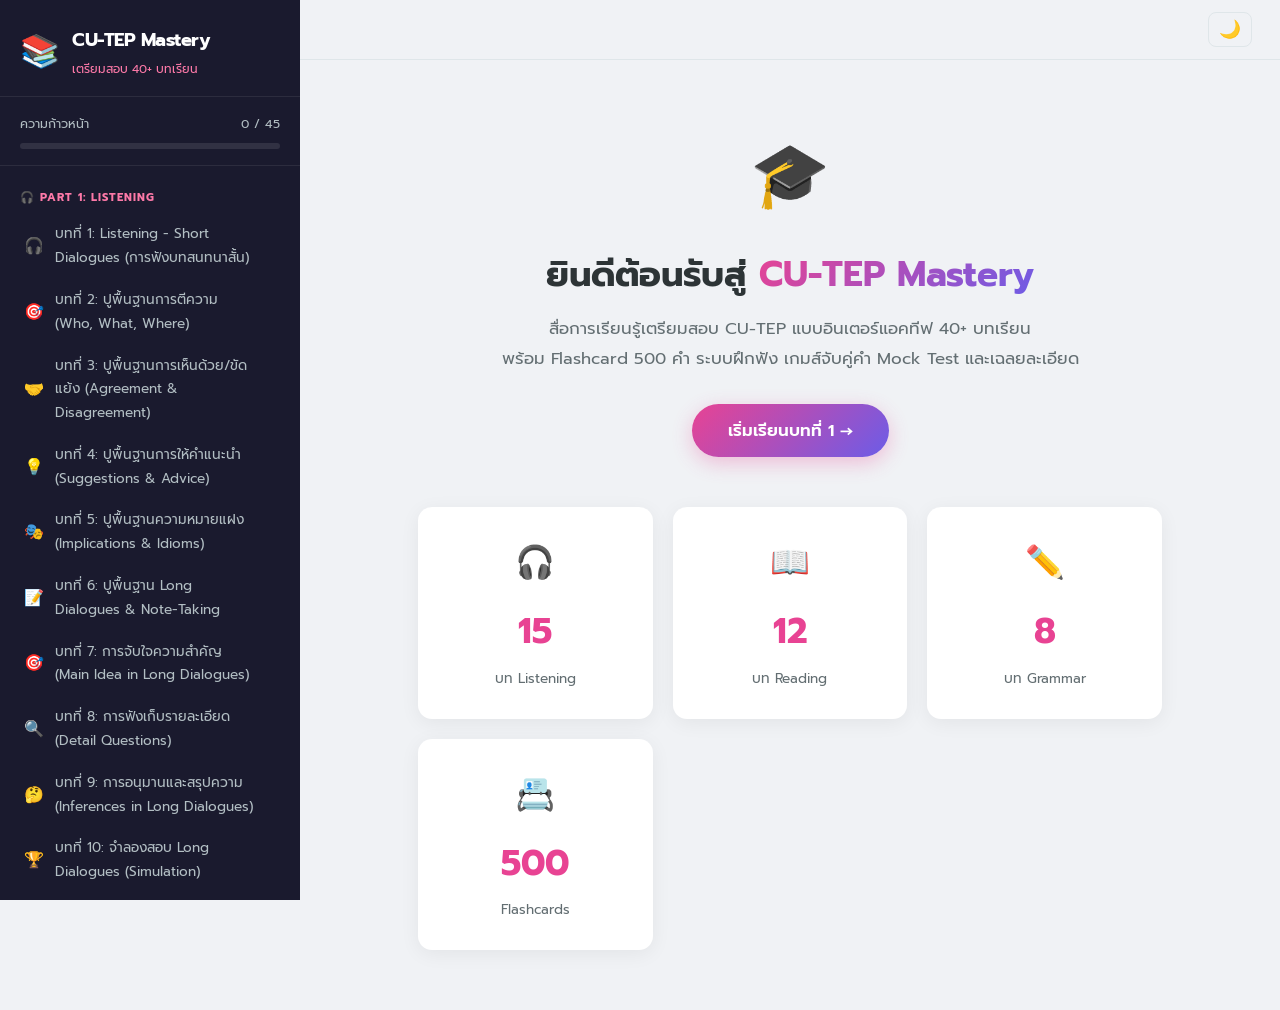
==== commit cf63da0a: "Add Exam Prediction Listening Sets 1-2 (Lessons 41-42) with full transcripts and Thai translations" ====
--- a/index.html
+++ b/index.html
@@ -165,6 +165,8 @@
     <script src="js/lessons/lesson38.js"></script>
     <script src="js/lessons/lesson39.js"></script>
     <script src="js/lessons/lesson40.js"></script>
+    <script src="js/lessons/lesson41.js"></script>
+    <script src="js/lessons/lesson42.js"></script>
     <script src="js/lessons/lesson97.js"></script>
     <script src="js/lessons/lesson98.js"></script>
     <script src="js/lessons/lesson99.js"></script>
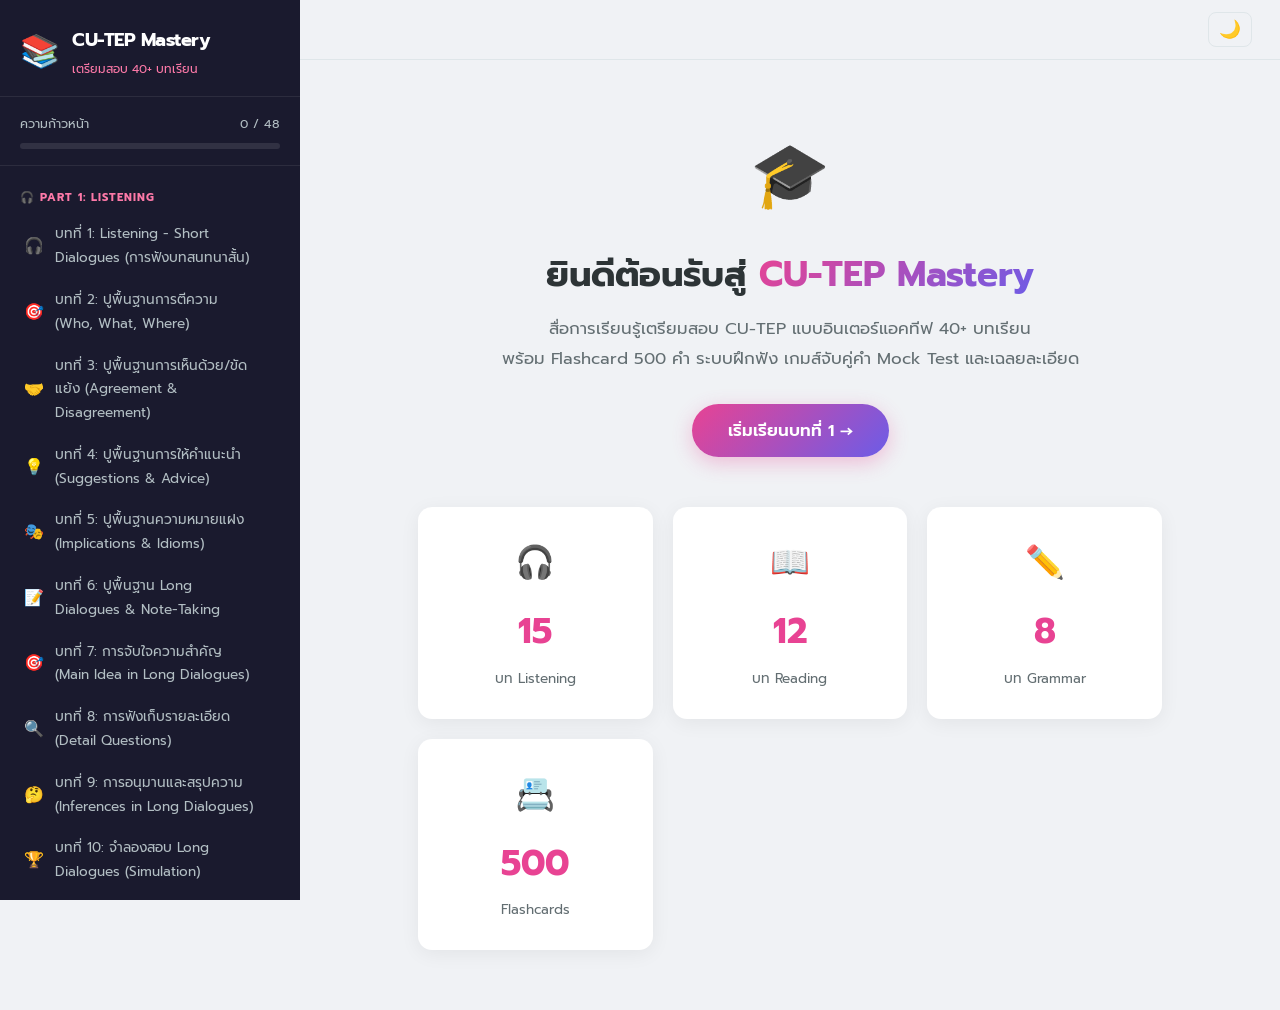
==== commit 60f085b6: "Add Listening Prediction Sets 3-5 (Lessons 43-45): Phrasal verbs, real-life situations, academic tal" ====
--- a/index.html
+++ b/index.html
@@ -167,6 +167,9 @@
     <script src="js/lessons/lesson40.js"></script>
     <script src="js/lessons/lesson41.js"></script>
     <script src="js/lessons/lesson42.js"></script>
+    <script src="js/lessons/lesson43.js"></script>
+    <script src="js/lessons/lesson44.js"></script>
+    <script src="js/lessons/lesson45.js"></script>
     <script src="js/lessons/lesson97.js"></script>
     <script src="js/lessons/lesson98.js"></script>
     <script src="js/lessons/lesson99.js"></script>
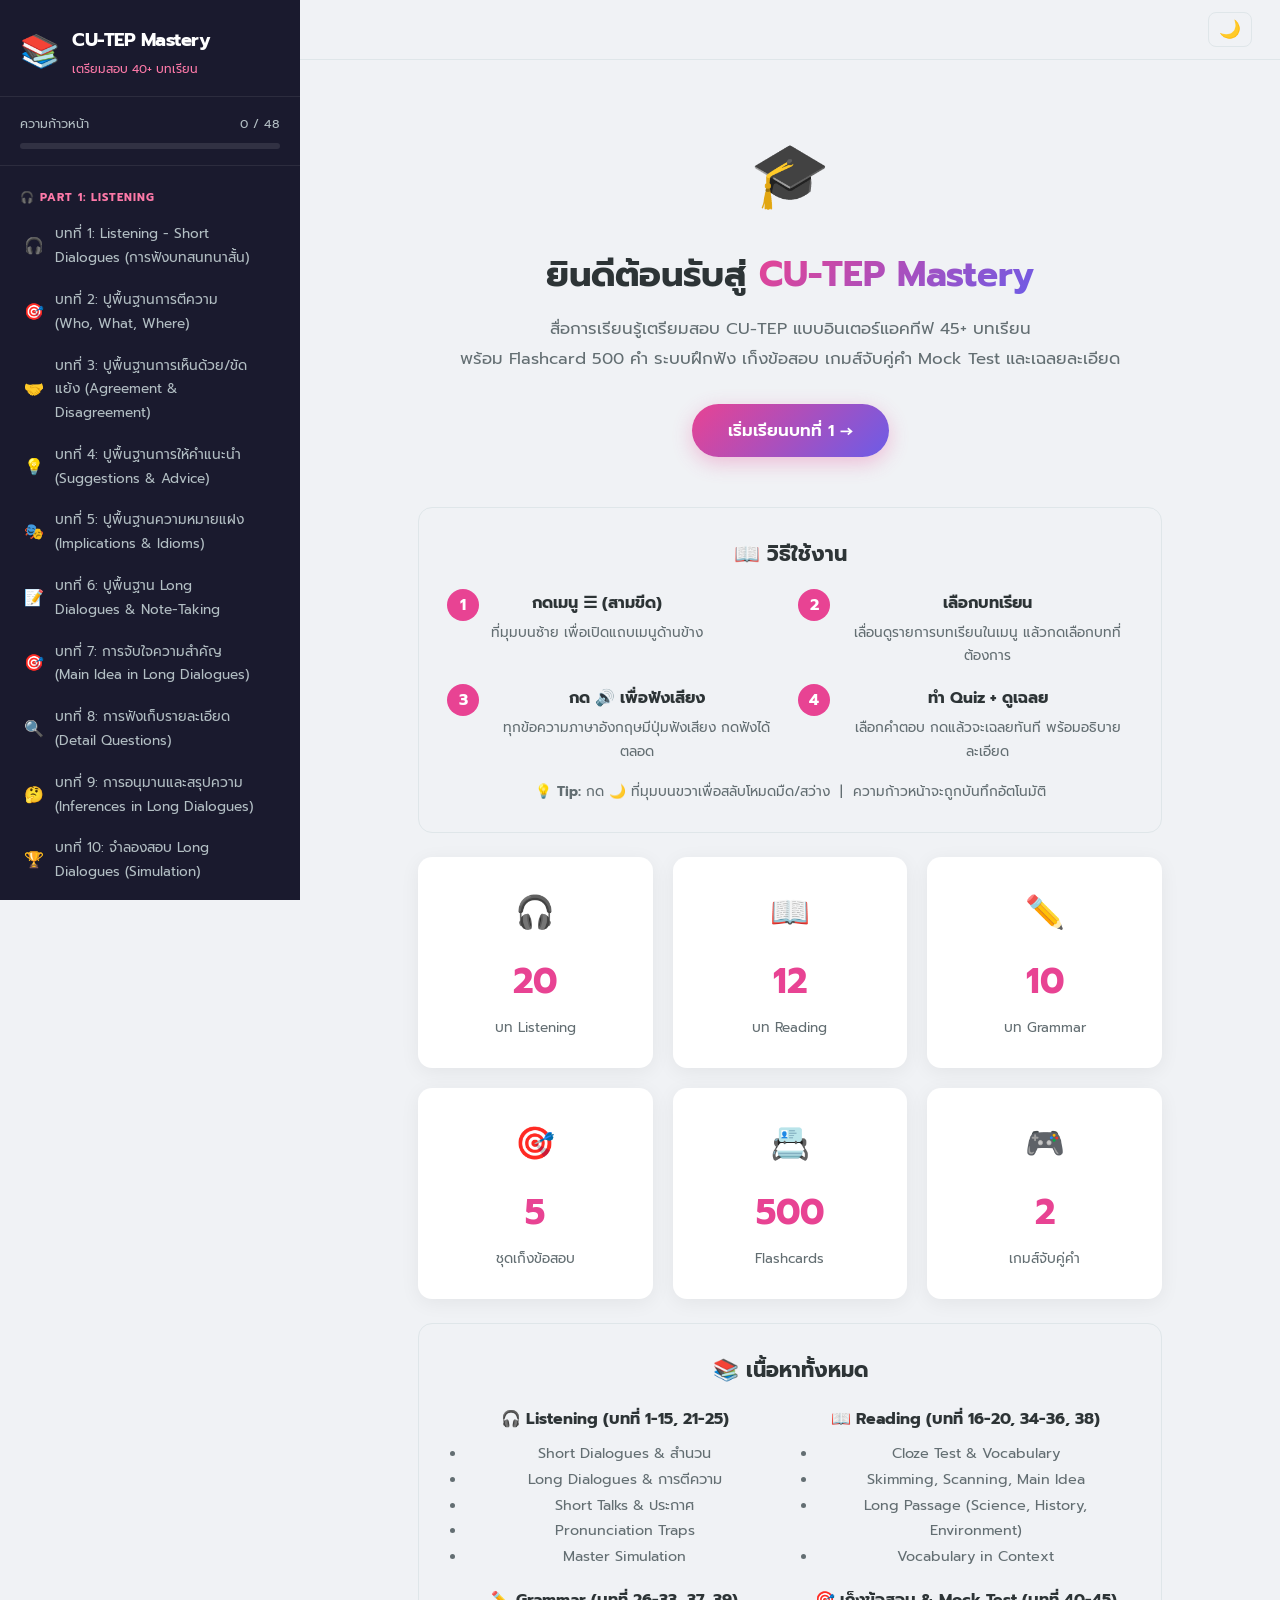
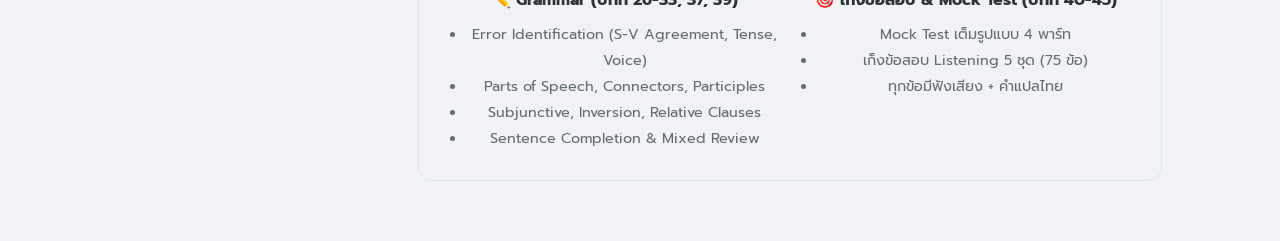
==== commit 994ca39c: "Add usage guide, content overview, and updated stats to welcome screen" ====
--- a/index.html
+++ b/index.html
@@ -51,13 +51,51 @@
             <div class="welcome-hero">
                 <div class="welcome-icon">🎓</div>
                 <h1>ยินดีต้อนรับสู่ <span class="gradient-text">CU-TEP Mastery</span></h1>
-                <p class="welcome-desc">สื่อการเรียนรู้เตรียมสอบ CU-TEP แบบอินเตอร์แอคทีฟ 40+ บทเรียน<br>พร้อม Flashcard 500 คำ ระบบฝึกฟัง เกมส์จับคู่คำ Mock Test และเฉลยละเอียด</p>
+                <p class="welcome-desc">สื่อการเรียนรู้เตรียมสอบ CU-TEP แบบอินเตอร์แอคทีฟ 45+ บทเรียน<br>พร้อม Flashcard 500 คำ ระบบฝึกฟัง เก็งข้อสอบ เกมส์จับคู่คำ Mock Test และเฉลยละเอียด</p>
                 <button class="btn-primary" onclick="loadLesson(1)">เริ่มเรียนบทที่ 1 →</button>
             </div>
+
+            <!-- วิธีใช้งาน -->
+            <div style="background: var(--card-bg); border-radius: var(--radius); padding: 28px; margin: 24px 0; border: 1px solid var(--border);">
+                <h2 style="margin: 0 0 16px 0; font-size: 1.3rem;">📖 วิธีใช้งาน</h2>
+                <div style="display: grid; grid-template-columns: repeat(auto-fit, minmax(220px, 1fr)); gap: 16px;">
+                    <div style="display: flex; gap: 12px; align-items: flex-start;">
+                        <div style="background: var(--primary); color: #fff; border-radius: 50%; min-width: 32px; height: 32px; display: flex; align-items: center; justify-content: center; font-weight: 700;">1</div>
+                        <div>
+                            <strong>กดเมนู ☰ (สามขีด)</strong>
+                            <p style="margin: 4px 0 0; font-size: 0.85rem; color: var(--text-light);">ที่มุมบนซ้าย เพื่อเปิดแถบเมนูด้านข้าง</p>
+                        </div>
+                    </div>
+                    <div style="display: flex; gap: 12px; align-items: flex-start;">
+                        <div style="background: var(--primary); color: #fff; border-radius: 50%; min-width: 32px; height: 32px; display: flex; align-items: center; justify-content: center; font-weight: 700;">2</div>
+                        <div>
+                            <strong>เลือกบทเรียน</strong>
+                            <p style="margin: 4px 0 0; font-size: 0.85rem; color: var(--text-light);">เลื่อนดูรายการบทเรียนในเมนู แล้วกดเลือกบทที่ต้องการ</p>
+                        </div>
+                    </div>
+                    <div style="display: flex; gap: 12px; align-items: flex-start;">
+                        <div style="background: var(--primary); color: #fff; border-radius: 50%; min-width: 32px; height: 32px; display: flex; align-items: center; justify-content: center; font-weight: 700;">3</div>
+                        <div>
+                            <strong>กด 🔊 เพื่อฟังเสียง</strong>
+                            <p style="margin: 4px 0 0; font-size: 0.85rem; color: var(--text-light);">ทุกข้อความภาษาอังกฤษมีปุ่มฟังเสียง กดฟังได้ตลอด</p>
+                        </div>
+                    </div>
+                    <div style="display: flex; gap: 12px; align-items: flex-start;">
+                        <div style="background: var(--primary); color: #fff; border-radius: 50%; min-width: 32px; height: 32px; display: flex; align-items: center; justify-content: center; font-weight: 700;">4</div>
+                        <div>
+                            <strong>ทำ Quiz + ดูเฉลย</strong>
+                            <p style="margin: 4px 0 0; font-size: 0.85rem; color: var(--text-light);">เลือกคำตอบ กดแล้วจะเฉลยทันที พร้อมอธิบายละเอียด</p>
+                        </div>
+                    </div>
+                </div>
+                <p style="margin: 16px 0 0; font-size: 0.85rem; color: var(--text-light);">💡 <strong>Tip:</strong> กด 🌙 ที่มุมบนขวาเพื่อสลับโหมดมืด/สว่าง &nbsp;|&nbsp; ความก้าวหน้าจะถูกบันทึกอัตโนมัติ</p>
+            </div>
+
+            <!-- สถิติ -->
             <div class="welcome-stats">
                 <div class="stat-card">
                     <div class="stat-icon">🎧</div>
-                    <div class="stat-number">15</div>
+                    <div class="stat-number">20</div>
                     <div class="stat-label">บท Listening</div>
                 </div>
                 <div class="stat-card">
@@ -67,13 +105,66 @@
                 </div>
                 <div class="stat-card">
                     <div class="stat-icon">✏️</div>
-                    <div class="stat-number">8</div>
+                    <div class="stat-number">10</div>
                     <div class="stat-label">บท Grammar</div>
+                </div>
+                <div class="stat-card">
+                    <div class="stat-icon">🎯</div>
+                    <div class="stat-number">5</div>
+                    <div class="stat-label">ชุดเก็งข้อสอบ</div>
                 </div>
                 <div class="stat-card">
                     <div class="stat-icon">📇</div>
                     <div class="stat-number">500</div>
                     <div class="stat-label">Flashcards</div>
+                </div>
+                <div class="stat-card">
+                    <div class="stat-icon">🎮</div>
+                    <div class="stat-number">2</div>
+                    <div class="stat-label">เกมส์จับคู่คำ</div>
+                </div>
+            </div>
+
+            <!-- เนื้อหาแบ่งตามหมวด -->
+            <div style="background: var(--card-bg); border-radius: var(--radius); padding: 28px; margin: 24px 0 0; border: 1px solid var(--border);">
+                <h2 style="margin: 0 0 16px 0; font-size: 1.3rem;">📚 เนื้อหาทั้งหมด</h2>
+                <div style="display: grid; grid-template-columns: repeat(auto-fit, minmax(280px, 1fr)); gap: 16px; font-size: 0.9rem;">
+                    <div>
+                        <h3 style="margin: 0 0 8px; font-size: 1rem;">🎧 Listening (บทที่ 1-15, 21-25)</h3>
+                        <ul style="margin: 0; padding-left: 20px; color: var(--text-light); line-height: 1.8;">
+                            <li>Short Dialogues & สำนวน</li>
+                            <li>Long Dialogues & การตีความ</li>
+                            <li>Short Talks & ประกาศ</li>
+                            <li>Pronunciation Traps</li>
+                            <li>Master Simulation</li>
+                        </ul>
+                    </div>
+                    <div>
+                        <h3 style="margin: 0 0 8px; font-size: 1rem;">📖 Reading (บทที่ 16-20, 34-36, 38)</h3>
+                        <ul style="margin: 0; padding-left: 20px; color: var(--text-light); line-height: 1.8;">
+                            <li>Cloze Test & Vocabulary</li>
+                            <li>Skimming, Scanning, Main Idea</li>
+                            <li>Long Passage (Science, History, Environment)</li>
+                            <li>Vocabulary in Context</li>
+                        </ul>
+                    </div>
+                    <div>
+                        <h3 style="margin: 0 0 8px; font-size: 1rem;">✏️ Grammar (บทที่ 26-33, 37, 39)</h3>
+                        <ul style="margin: 0; padding-left: 20px; color: var(--text-light); line-height: 1.8;">
+                            <li>Error Identification (S-V Agreement, Tense, Voice)</li>
+                            <li>Parts of Speech, Connectors, Participles</li>
+                            <li>Subjunctive, Inversion, Relative Clauses</li>
+                            <li>Sentence Completion & Mixed Review</li>
+                        </ul>
+                    </div>
+                    <div>
+                        <h3 style="margin: 0 0 8px; font-size: 1rem;">🎯 เก็งข้อสอบ & Mock Test (บทที่ 40-45)</h3>
+                        <ul style="margin: 0; padding-left: 20px; color: var(--text-light); line-height: 1.8;">
+                            <li>Mock Test เต็มรูปแบบ 4 พาร์ท</li>
+                            <li>เก็งข้อสอบ Listening 5 ชุด (75 ข้อ)</li>
+                            <li>ทุกข้อมีฟังเสียง + คำแปลไทย</li>
+                        </ul>
+                    </div>
                 </div>
             </div>
         </div>
